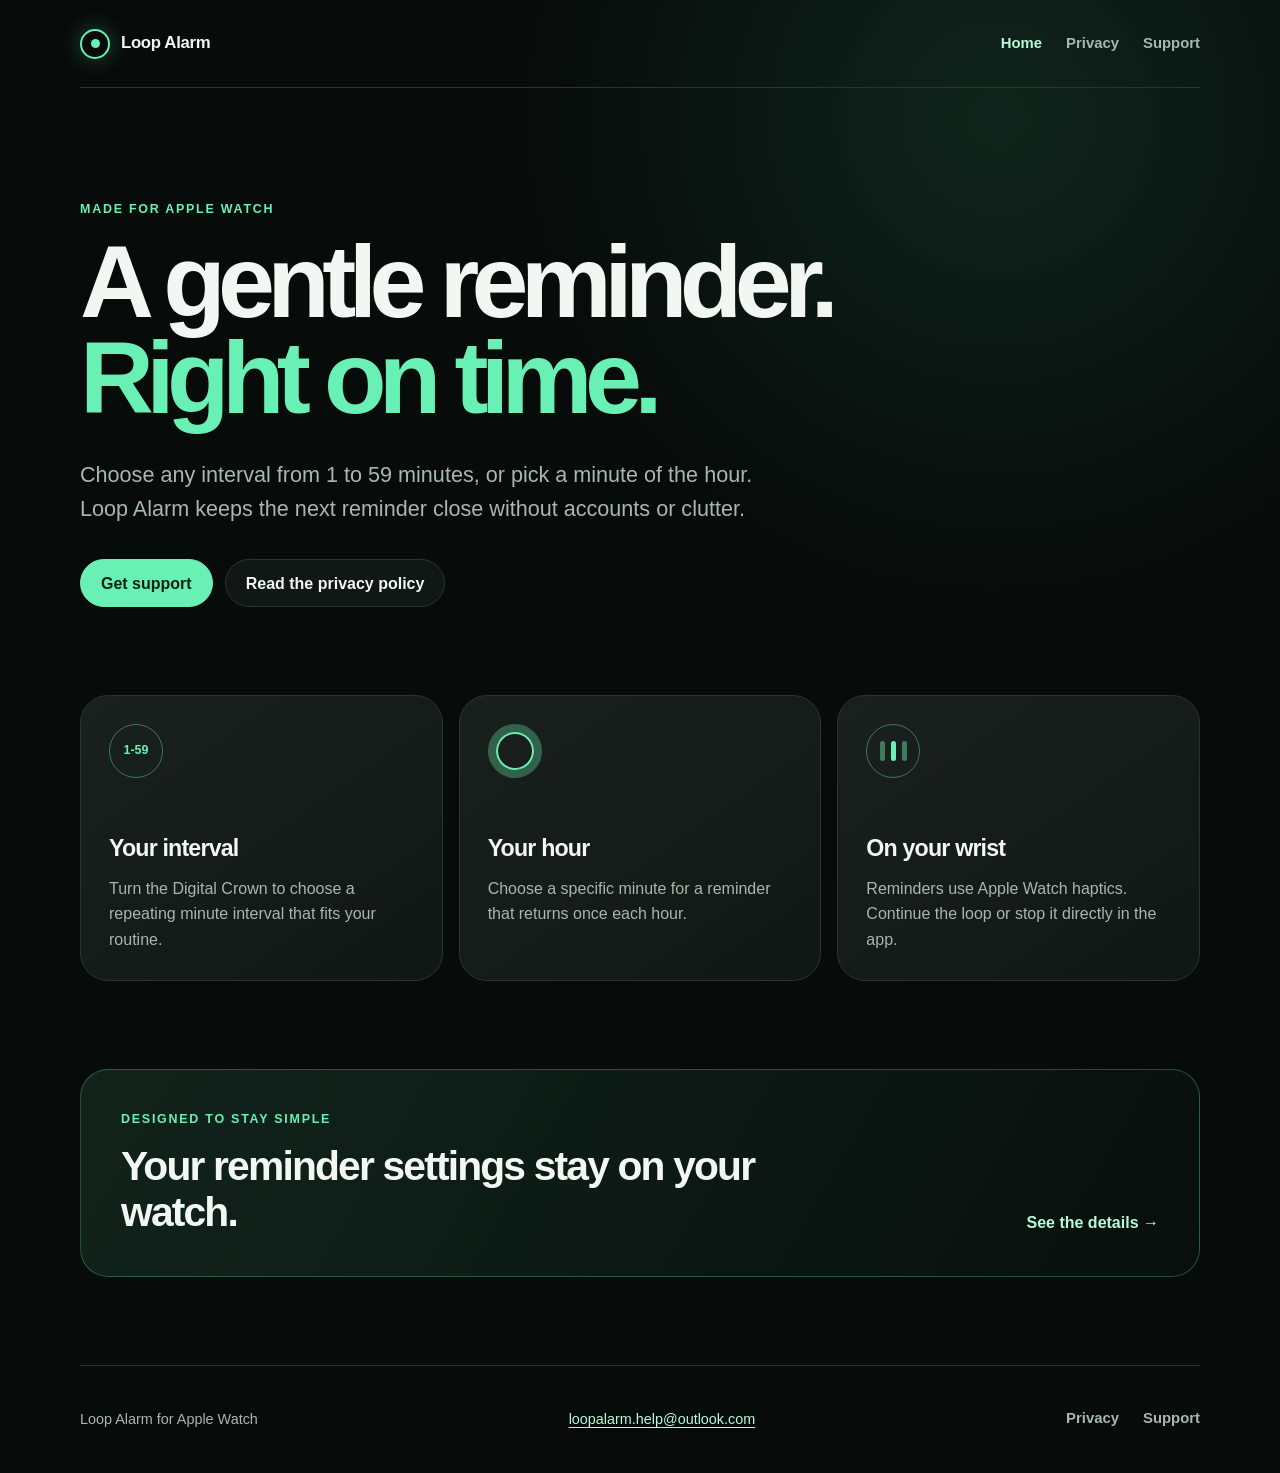
==== index.html @ ea57a0db "feat: publish Loop Alarm site" ====
<!doctype html>
<html lang="en">
<head>
  <meta charset="utf-8">
  <meta name="viewport" content="width=device-width, initial-scale=1">
  <meta name="description" content="Loop Alarm is a simple repeating reminder for Apple Watch.">
  <meta name="theme-color" content="#070b0a">
  <title>Loop Alarm - Apple Watch reminders</title>
  <link rel="canonical" href="https://jamesc0ry.github.io/loop-alarm-site/">
  <link rel="icon" href="favicon.svg" type="image/svg+xml">
  <link rel="stylesheet" href="styles.css">
</head>
<body>
  <a class="skip-link" href="#main-content">Skip to content</a>
  <header class="site-header">
    <a class="brand" href="./" aria-label="Loop Alarm home">
      <span class="brand-mark" aria-hidden="true"><span></span></span>
      <span>Loop Alarm</span>
    </a>
    <nav aria-label="Primary navigation">
      <a aria-current="page" href="./">Home</a>
      <a href="privacy/">Privacy</a>
      <a href="support/">Support</a>
    </nav>
  </header>

  <main id="main-content">
    <section class="hero" aria-labelledby="hero-title">
      <div class="eyebrow">Made for Apple Watch</div>
      <h1 id="hero-title">A gentle reminder.<br><span>Right on time.</span></h1>
      <p class="hero-copy">Choose any interval from 1 to 59 minutes, or pick a minute of the hour. Loop Alarm keeps the next reminder close without accounts or clutter.</p>
      <div class="hero-actions">
        <a class="button primary" href="support/">Get support</a>
        <a class="button secondary" href="privacy/">Read the privacy policy</a>
      </div>
    </section>

    <section class="feature-grid" aria-label="Loop Alarm features">
      <article class="feature-card">
        <div class="feature-icon" aria-hidden="true">1-59</div>
        <h2>Your interval</h2>
        <p>Turn the Digital Crown to choose a repeating minute interval that fits your routine.</p>
      </article>
      <article class="feature-card">
        <div class="feature-icon ring-icon" aria-hidden="true"></div>
        <h2>Your hour</h2>
        <p>Choose a specific minute for a reminder that returns once each hour.</p>
      </article>
      <article class="feature-card">
        <div class="feature-icon pulse-icon" aria-hidden="true"></div>
        <h2>On your wrist</h2>
        <p>Reminders use Apple Watch haptics. Continue the loop or stop it directly in the app.</p>
      </article>
    </section>

    <section class="privacy-callout" aria-labelledby="privacy-heading">
      <div>
        <p class="eyebrow">Designed to stay simple</p>
        <h2 id="privacy-heading">Your reminder settings stay on your watch.</h2>
      </div>
      <a class="text-link" href="privacy/">See the details <span aria-hidden="true">&#8594;</span></a>
    </section>
  </main>

  <footer>
    <p>Loop Alarm for Apple Watch</p>
    <p class="footer-contact"><a href="mailto:loopalarm.help@outlook.com">loopalarm.help@outlook.com</a></p>
    <nav aria-label="Footer navigation">
      <a href="privacy/">Privacy</a>
      <a href="support/">Support</a>
    </nav>
  </footer>
</body>
</html>
---- styles.css ----
:root {
  color-scheme: dark;
  --bg: #070b0a;
  --surface: #101714;
  --surface-raised: #16201c;
  --text: #f2f7f4;
  --muted: #a8b7af;
  --line: #29362f;
  --mint: #69f0b4;
  --mint-soft: #b4fbd9;
  --max-width: 1120px;
  --radius-large: 28px;
  --radius-medium: 18px;
}

* {
  box-sizing: border-box;
}

html {
  scroll-behavior: smooth;
}

body {
  margin: 0;
  background:
    radial-gradient(circle at 78% 8%, rgb(65 190 139 / 14%), transparent 30rem),
    var(--bg);
  color: var(--text);
  font-family: -apple-system, BlinkMacSystemFont, "SF Pro Text", "Segoe UI", sans-serif;
  line-height: 1.6;
}

a {
  color: inherit;
}

a:focus-visible {
  outline: 3px solid var(--mint);
  outline-offset: 4px;
  border-radius: 4px;
}

.skip-link {
  position: fixed;
  z-index: 10;
  top: 12px;
  left: 12px;
  padding: 10px 14px;
  border-radius: 10px;
  background: var(--text);
  color: var(--bg);
  transform: translateY(-160%);
  transition: transform 160ms ease;
}

.skip-link:focus {
  transform: translateY(0);
}

.site-header,
main,
footer {
  width: min(calc(100% - 40px), var(--max-width));
  margin-inline: auto;
}

.site-header {
  display: flex;
  align-items: center;
  justify-content: space-between;
  gap: 24px;
  min-height: 88px;
  border-bottom: 1px solid var(--line);
}

.brand {
  display: inline-flex;
  align-items: center;
  gap: 11px;
  color: var(--text);
  font-size: 1.05rem;
  font-weight: 700;
  letter-spacing: -0.02em;
  text-decoration: none;
}

.brand-mark {
  display: grid;
  width: 30px;
  aspect-ratio: 1;
  place-items: center;
  border: 2px solid var(--mint);
  border-radius: 50%;
  box-shadow: 0 0 22px rgb(105 240 180 / 28%);
}

.brand-mark span {
  width: 9px;
  aspect-ratio: 1;
  border-radius: 50%;
  background: var(--mint);
}

.site-header nav,
footer nav {
  display: flex;
  align-items: center;
  gap: 24px;
}

.site-header nav a,
footer nav a {
  color: var(--muted);
  font-size: 0.93rem;
  font-weight: 650;
  text-decoration: none;
}

.site-header nav a:hover,
.site-header nav a[aria-current="page"],
footer nav a:hover,
footer nav a[aria-current="page"] {
  color: var(--mint-soft);
}

.hero {
  max-width: 880px;
  padding: 112px 0 88px;
}

.eyebrow,
.status-label {
  margin: 0 0 14px;
  color: var(--mint);
  font-size: 0.78rem;
  font-weight: 760;
  letter-spacing: 0.14em;
  text-transform: uppercase;
}

.hero h1,
.document-header h1 {
  margin: 0;
  font-size: clamp(3.15rem, 8vw, 6.8rem);
  font-weight: 760;
  letter-spacing: -0.075em;
  line-height: 0.94;
}

.hero h1 span {
  color: var(--mint);
}

.hero-copy,
.lede {
  max-width: 680px;
  margin: 32px 0 0;
  color: var(--muted);
  font-size: clamp(1.12rem, 2vw, 1.35rem);
  line-height: 1.55;
}

.hero-actions {
  display: flex;
  flex-wrap: wrap;
  gap: 12px;
  margin-top: 34px;
}

.button {
  display: inline-flex;
  align-items: center;
  justify-content: center;
  min-height: 48px;
  padding: 0 20px;
  border: 1px solid var(--line);
  border-radius: 999px;
  font-weight: 720;
  text-decoration: none;
}

.button.primary {
  border-color: var(--mint);
  background: var(--mint);
  color: #062117;
}

.button.secondary {
  background: var(--surface);
  color: var(--text);
}

.button:hover {
  transform: translateY(-1px);
}

.feature-grid {
  display: grid;
  grid-template-columns: repeat(3, minmax(0, 1fr));
  gap: 16px;
  padding-bottom: 88px;
}

.feature-card {
  min-width: 0;
  min-height: 280px;
  padding: 28px;
  border: 1px solid var(--line);
  border-radius: var(--radius-large);
  background: linear-gradient(145deg, rgb(255 255 255 / 4%), transparent), var(--surface);
}

.feature-card h2 {
  margin: 52px 0 8px;
  font-size: 1.45rem;
  letter-spacing: -0.035em;
}

.feature-card p,
.support-footer-card p,
.contact-card p {
  margin: 0;
  color: var(--muted);
}

.feature-icon {
  display: grid;
  width: 54px;
  aspect-ratio: 1;
  place-items: center;
  border: 1px solid rgb(105 240 180 / 42%);
  border-radius: 50%;
  color: var(--mint);
  font-size: 0.78rem;
  font-weight: 800;
}

.ring-icon {
  border: 8px solid rgb(105 240 180 / 32%);
  box-shadow: inset 0 0 0 2px var(--mint);
}

.pulse-icon::before,
.pulse-icon::after {
  content: "";
  display: block;
  width: 5px;
  height: 20px;
  border-radius: 999px;
  background: var(--mint);
  box-shadow: 11px 0 0 rgb(105 240 180 / 45%), -11px 0 0 rgb(105 240 180 / 45%);
}

.pulse-icon::after {
  display: none;
}

.privacy-callout,
.support-footer-card {
  display: flex;
  align-items: end;
  justify-content: space-between;
  gap: 32px;
  margin-bottom: 88px;
  padding: 40px;
  border: 1px solid rgb(105 240 180 / 28%);
  border-radius: var(--radius-large);
  background: linear-gradient(120deg, rgb(105 240 180 / 11%), rgb(105 240 180 / 2%));
}

.privacy-callout h2,
.support-footer-card h2 {
  max-width: 700px;
  margin: 0;
  font-size: clamp(1.7rem, 4vw, 2.55rem);
  letter-spacing: -0.045em;
  line-height: 1.12;
}

.text-link {
  flex: 0 0 auto;
  color: var(--mint-soft);
  font-weight: 730;
  text-decoration: none;
}

footer {
  display: flex;
  align-items: center;
  justify-content: space-between;
  gap: 24px;
  min-height: 108px;
  border-top: 1px solid var(--line);
  color: var(--muted);
  font-size: 0.9rem;
}

.footer-contact {
  min-width: 0;
  margin: 0;
}

.footer-contact a {
  color: var(--mint-soft);
  overflow-wrap: anywhere;
  text-underline-offset: 3px;
}

.document-shell {
  padding: 88px 0;
}

.document-header {
  max-width: 850px;
  padding-bottom: 64px;
}

.document-header h1 {
  font-size: clamp(3.2rem, 8vw, 6rem);
}

.effective-date {
  margin: 22px 0 0;
  color: var(--mint-soft);
  font-weight: 650;
}

.document-grid {
  display: grid;
  grid-template-columns: minmax(180px, 0.72fr) minmax(0, 2.4fr);
  gap: clamp(44px, 8vw, 112px);
  align-items: start;
}

.contents {
  position: sticky;
  top: 24px;
  display: grid;
  gap: 9px;
  padding: 22px;
  border: 1px solid var(--line);
  border-radius: var(--radius-medium);
  background: var(--surface);
}

.contents p {
  margin: 0 0 4px;
  color: var(--text);
  font-size: 0.78rem;
  font-weight: 760;
  letter-spacing: 0.1em;
  text-transform: uppercase;
}

.contents a {
  color: var(--muted);
  font-size: 0.92rem;
  text-decoration: none;
}

.contents a:hover {
  color: var(--mint-soft);
}

.policy-content {
  min-width: 0;
}

.policy-content section {
  padding: 4px 0 38px;
  border-bottom: 1px solid var(--line);
  scroll-margin-top: 24px;
}

.policy-content section + section {
  padding-top: 38px;
}

.policy-content h2,
.faq > h2 {
  margin: 0 0 14px;
  font-size: clamp(1.55rem, 3vw, 2rem);
  letter-spacing: -0.035em;
  line-height: 1.2;
}

.policy-content p {
  margin: 0;
  color: #c6d1cb;
  font-size: 1.05rem;
}

.policy-content a {
  color: var(--mint-soft);
  text-underline-offset: 3px;
}

.support-shell {
  max-width: 900px;
}

.contact-card {
  display: grid;
  grid-template-columns: auto minmax(0, 1fr);
  gap: 20px;
  margin-bottom: 72px;
  padding: 28px;
  border: 1px solid rgb(105 240 180 / 28%);
  border-radius: var(--radius-medium);
  background: rgb(105 240 180 / 7%);
}

.status-dot {
  width: 12px;
  height: 12px;
  margin-top: 6px;
  border-radius: 50%;
  background: var(--mint);
  box-shadow: 0 0 18px rgb(105 240 180 / 48%);
}

.contact-card .status-label {
  margin-bottom: 5px;
  color: var(--mint);
}

.contact-card h2 {
  margin: 0 0 6px;
  font-size: 1.25rem;
  letter-spacing: -0.025em;
}

.contact-card h2 a {
  color: var(--mint-soft);
  overflow-wrap: anywhere;
  text-underline-offset: 4px;
}

.faq {
  margin-bottom: 72px;
}

.faq > h2 {
  margin-bottom: 28px;
  font-size: clamp(2rem, 5vw, 3.1rem);
}

.faq article {
  padding: 28px 0;
  border-top: 1px solid var(--line);
}

.faq article:last-child {
  border-bottom: 1px solid var(--line);
}

.faq h3 {
  margin: 0 0 8px;
  font-size: 1.2rem;
  letter-spacing: -0.02em;
}

.faq article p {
  margin: 0;
  color: var(--muted);
}

.support-footer-card {
  margin-bottom: 0;
}

.support-footer-card p:not(.eyebrow) {
  margin-top: 12px;
}

@media (max-width: 760px) {
  .site-header,
  main,
  footer {
    width: min(calc(100% - 28px), var(--max-width));
  }

  .site-header {
    align-items: flex-start;
    min-height: 0;
    padding: 20px 0 16px;
  }

  .site-header nav {
    gap: 14px;
  }

  .site-header nav a {
    font-size: 0.82rem;
  }

  .brand {
    gap: 8px;
    font-size: 0.95rem;
  }

  .brand-mark {
    width: 25px;
  }

  .hero {
    padding: 72px 0 60px;
  }

  .hero h1 {
    font-size: clamp(3rem, 15vw, 4.5rem);
  }

  .feature-grid {
    grid-template-columns: 1fr;
    padding-bottom: 60px;
  }

  .feature-card {
    min-height: 0;
  }

  .feature-card h2 {
    margin-top: 36px;
  }

  .privacy-callout,
  .support-footer-card {
    align-items: flex-start;
    flex-direction: column;
    margin-bottom: 60px;
    padding: 28px;
  }

  .document-shell {
    padding: 64px 0;
  }

  .document-header {
    padding-bottom: 48px;
  }

  .document-grid {
    grid-template-columns: 1fr;
    gap: 42px;
  }

  .contents {
    position: static;
    grid-template-columns: repeat(2, minmax(0, 1fr));
  }

  .contents p {
    grid-column: 1 / -1;
  }

  footer {
    align-items: flex-start;
    flex-direction: column;
    justify-content: center;
    padding: 26px 0;
  }

  footer p {
    margin: 0;
  }
}

@media (max-width: 430px) {
  .site-header {
    flex-direction: column;
    gap: 13px;
  }

  .site-header nav {
    width: 100%;
    justify-content: space-between;
  }

  .hero-actions .button {
    width: 100%;
  }

  .contact-card {
    grid-template-columns: 1fr;
  }

  .contents {
    grid-template-columns: 1fr;
  }
}

@media (prefers-reduced-motion: reduce) {
  html {
    scroll-behavior: auto;
  }

  *,
  *::before,
  *::after {
    transition-duration: 0.01ms !important;
  }
}
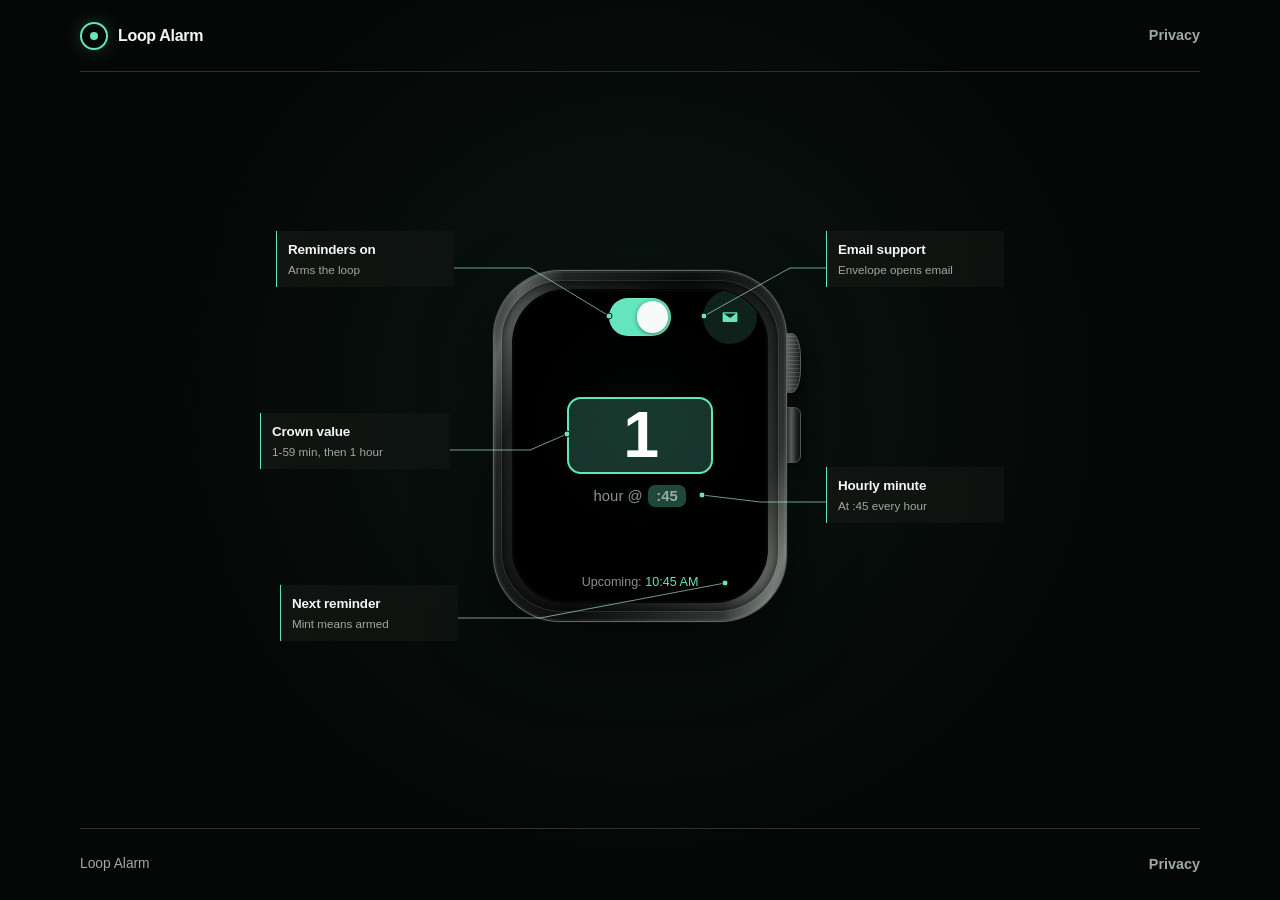
==== commit c1a1a43f: "Redesign homepage as annotated watch interface" ====
--- a/index.html
+++ b/index.html
@@ -3,8 +3,8 @@
 <head>
   <meta charset="utf-8">
   <meta name="viewport" content="width=device-width, initial-scale=1">
-  <meta name="description" content="Loop Alarm is a simple repeating reminder for Apple Watch.">
-  <meta name="theme-color" content="#070b0a">
+  <meta name="description" content="See the Loop Alarm reminder controls for Apple Watch.">
+  <meta name="theme-color" content="#050706">
   <title>Loop Alarm - Apple Watch reminders</title>
   <link rel="canonical" href="https://jamesc0ry.github.io/loop-alarm-site/">
   <link rel="icon" href="favicon.svg" type="image/svg+xml">
@@ -18,56 +18,96 @@
       <span>Loop Alarm</span>
     </a>
     <nav aria-label="Primary navigation">
-      <a aria-current="page" href="./">Home</a>
       <a href="privacy/">Privacy</a>
-      <a href="support/">Support</a>
     </nav>
   </header>
 
-  <main id="main-content">
-    <section class="hero" aria-labelledby="hero-title">
-      <div class="eyebrow">Made for Apple Watch</div>
-      <h1 id="hero-title">A gentle reminder.<br><span>Right on time.</span></h1>
-      <p class="hero-copy">Choose any interval from 1 to 59 minutes, or pick a minute of the hour. Loop Alarm keeps the next reminder close without accounts or clutter.</p>
-      <div class="hero-actions">
-        <a class="button primary" href="support/">Get support</a>
-        <a class="button secondary" href="privacy/">Read the privacy policy</a>
+  <main id="main-content" class="app-showcase">
+    <h1 class="visually-hidden">Loop Alarm reminder controls on Apple Watch</h1>
+    <figure class="watch-figure" aria-describedby="watch-caption">
+      <div class="watch-stage">
+        <svg class="connectors connectors-wide" viewBox="0 0 760 540" aria-hidden="true" focusable="false">
+          <path d="M194 88 H270 L349 136"></path>
+          <path d="M566 88 H530 L444 136"></path>
+          <path d="M190 270 H270 L307 254"></path>
+          <path d="M566 322 H500 L442 315"></path>
+          <path d="M198 438 H280 L465 403"></path>
+          <circle cx="349" cy="136" r="3"></circle>
+          <circle cx="444" cy="136" r="3"></circle>
+          <circle cx="307" cy="254" r="3"></circle>
+          <circle cx="442" cy="315" r="3"></circle>
+          <circle cx="465" cy="403" r="3"></circle>
+        </svg>
+        <svg class="connectors connectors-compact" viewBox="0 0 360 660" aria-hidden="true" focusable="false">
+          <path d="M86 82 L138 116 L155 197"></path>
+          <path d="M274 82 L272 120 L231 197"></path>
+          <path d="M60 480 L42 455 V291 H122"></path>
+          <path d="M180 480 V420 L230 338"></path>
+          <path d="M300 480 L318 455 V411 H248"></path>
+          <circle cx="155" cy="197" r="3"></circle>
+          <circle cx="231" cy="197" r="3"></circle>
+          <circle cx="122" cy="291" r="3"></circle>
+          <circle cx="230" cy="338" r="3"></circle>
+          <circle cx="248" cy="411" r="3"></circle>
+        </svg>
+
+        <ol class="annotations" aria-label="Interface annotations">
+          <li class="annotation annotation-toggle">
+            <strong>Reminders on</strong>
+            <span>Arms the loop</span>
+          </li>
+          <li class="annotation annotation-support">
+            <strong>Email support</strong>
+            <span>Envelope opens email</span>
+          </li>
+          <li class="annotation annotation-interval">
+            <strong>Crown value</strong>
+            <span>1-59 min, then 1 hour</span>
+          </li>
+          <li class="annotation annotation-hourly">
+            <strong>Hourly minute</strong>
+            <span>At :45 every hour</span>
+          </li>
+          <li class="annotation annotation-upcoming">
+            <strong>Next reminder</strong>
+            <span>Mint means armed</span>
+          </li>
+        </ol>
+
+        <div class="watch-wrap">
+          <div class="watch-hardware">
+            <span class="digital-crown" aria-hidden="true"></span>
+            <span class="side-button" aria-hidden="true"></span>
+            <div class="watch-case">
+              <div class="watch-screen">
+                <span class="screen-toggle" aria-hidden="true"><span></span></span>
+                <a class="support-envelope" href="mailto:loopalarm.help@outlook.com" aria-label="Email Loop Alarm support at loopalarm.help@outlook.com">
+                  <svg viewBox="0 0 24 24" aria-hidden="true" focusable="false">
+                    <path d="M3.4 5.5h17.2c.7 0 1.2.5 1.2 1.2v10.6c0 .7-.5 1.2-1.2 1.2H3.4c-.7 0-1.2-.5-1.2-1.2V6.7c0-.7.5-1.2 1.2-1.2Zm.5 1.8 7.2 5.5c.5.4 1.3.4 1.8 0l7.2-5.5H3.9Z"></path>
+                  </svg>
+                </a>
+                <div class="interval-dial" aria-hidden="true">1</div>
+                <div class="hourly-unit" aria-hidden="true">
+                  <span>hour @</span>
+                  <span class="hourly-minute">:45</span>
+                </div>
+                <div class="upcoming-status" aria-hidden="true">
+                  <span>Upcoming:</span>
+                  <strong>10:45 AM</strong>
+                </div>
+              </div>
+            </div>
+          </div>
+        </div>
       </div>
-    </section>
-
-    <section class="feature-grid" aria-label="Loop Alarm features">
-      <article class="feature-card">
-        <div class="feature-icon" aria-hidden="true">1-59</div>
-        <h2>Your interval</h2>
-        <p>Turn the Digital Crown to choose a repeating minute interval that fits your routine.</p>
-      </article>
-      <article class="feature-card">
-        <div class="feature-icon ring-icon" aria-hidden="true"></div>
-        <h2>Your hour</h2>
-        <p>Choose a specific minute for a reminder that returns once each hour.</p>
-      </article>
-      <article class="feature-card">
-        <div class="feature-icon pulse-icon" aria-hidden="true"></div>
-        <h2>On your wrist</h2>
-        <p>Reminders use Apple Watch haptics. Continue the loop or stop it directly in the app.</p>
-      </article>
-    </section>
-
-    <section class="privacy-callout" aria-labelledby="privacy-heading">
-      <div>
-        <p class="eyebrow">Designed to stay simple</p>
-        <h2 id="privacy-heading">Your reminder settings stay on your watch.</h2>
-      </div>
-      <a class="text-link" href="privacy/">See the details <span aria-hidden="true">&#8594;</span></a>
-    </section>
+      <figcaption id="watch-caption" class="visually-hidden">A static rendering of Loop Alarm in hourly mode. Reminders are on, the interval dial is focused at one hour, the hourly minute is 45, and the next reminder is armed for 10:45 AM. Only the support envelope is interactive.</figcaption>
+    </figure>
   </main>
 
   <footer>
-    <p>Loop Alarm for Apple Watch</p>
-    <p class="footer-contact"><a href="mailto:loopalarm.help@outlook.com">loopalarm.help@outlook.com</a></p>
+    <p>Loop Alarm</p>
     <nav aria-label="Footer navigation">
       <a href="privacy/">Privacy</a>
-      <a href="support/">Support</a>
     </nav>
   </footer>
 </body>
--- a/styles.css
+++ b/styles.css
@@ -1,15 +1,13 @@
 :root {
   color-scheme: dark;
-  --bg: #070b0a;
-  --surface: #101714;
-  --surface-raised: #16201c;
-  --text: #f2f7f4;
-  --muted: #a8b7af;
-  --line: #29362f;
-  --mint: #69f0b4;
-  --mint-soft: #b4fbd9;
+  --bg: #050706;
+  --surface: #101512;
+  --text: #f5f7f6;
+  --muted: #9da9a3;
+  --line: #29322d;
+  --mint: #63e6be;
+  --mint-soft: #b3f6dd;
   --max-width: 1120px;
-  --radius-large: 28px;
   --radius-medium: 18px;
 }
 
@@ -22,13 +20,16 @@
 }
 
 body {
+  display: grid;
+  grid-template-rows: auto 1fr auto;
+  min-height: 100vh;
   margin: 0;
   background:
-    radial-gradient(circle at 78% 8%, rgb(65 190 139 / 14%), transparent 30rem),
+    radial-gradient(circle at 50% 44%, rgb(45 156 119 / 10%), transparent 29rem),
     var(--bg);
   color: var(--text);
   font-family: -apple-system, BlinkMacSystemFont, "SF Pro Text", "Segoe UI", sans-serif;
-  line-height: 1.6;
+  line-height: 1.5;
 }
 
 a {
@@ -38,12 +39,24 @@
 a:focus-visible {
   outline: 3px solid var(--mint);
   outline-offset: 4px;
-  border-radius: 4px;
+  border-radius: 5px;
+}
+
+.visually-hidden {
+  position: absolute !important;
+  width: 1px !important;
+  height: 1px !important;
+  padding: 0 !important;
+  margin: -1px !important;
+  overflow: hidden !important;
+  clip: rect(0, 0, 0, 0) !important;
+  white-space: nowrap !important;
+  border: 0 !important;
 }
 
 .skip-link {
   position: fixed;
-  z-index: 10;
+  z-index: 20;
   top: 12px;
   left: 12px;
   padding: 10px 14px;
@@ -70,16 +83,16 @@
   align-items: center;
   justify-content: space-between;
   gap: 24px;
-  min-height: 88px;
+  min-height: 72px;
   border-bottom: 1px solid var(--line);
 }
 
 .brand {
   display: inline-flex;
   align-items: center;
-  gap: 11px;
+  gap: 10px;
   color: var(--text);
-  font-size: 1.05rem;
+  font-size: 1rem;
   font-weight: 700;
   letter-spacing: -0.02em;
   text-decoration: none;
@@ -87,16 +100,16 @@
 
 .brand-mark {
   display: grid;
-  width: 30px;
+  width: 28px;
   aspect-ratio: 1;
   place-items: center;
   border: 2px solid var(--mint);
   border-radius: 50%;
-  box-shadow: 0 0 22px rgb(105 240 180 / 28%);
+  box-shadow: 0 0 18px rgb(99 230 190 / 22%);
 }
 
 .brand-mark span {
-  width: 9px;
+  width: 8px;
   aspect-ratio: 1;
   border-radius: 50%;
   background: var(--mint);
@@ -112,7 +125,7 @@
 .site-header nav a,
 footer nav a {
   color: var(--muted);
-  font-size: 0.93rem;
+  font-size: 0.9rem;
   font-weight: 650;
   text-decoration: none;
 }
@@ -124,13 +137,340 @@
   color: var(--mint-soft);
 }
 
-.hero {
-  max-width: 880px;
-  padding: 112px 0 88px;
-}
-
-.eyebrow,
-.status-label {
+.app-showcase {
+  display: grid;
+  min-height: 580px;
+  place-items: center;
+  padding-block: 18px;
+}
+
+.watch-figure {
+  width: 100%;
+  margin: 0;
+}
+
+.watch-stage {
+  position: relative;
+  width: min(100%, 760px);
+  height: 540px;
+  margin-inline: auto;
+}
+
+.connectors {
+  position: absolute;
+  z-index: 3;
+  inset: 0;
+  width: 100%;
+  height: 100%;
+  overflow: visible;
+  pointer-events: none;
+}
+
+.connectors path {
+  fill: none;
+  stroke: rgb(179 246 221 / 62%);
+  stroke-width: 1;
+  vector-effect: non-scaling-stroke;
+}
+
+.connectors circle {
+  fill: var(--mint);
+  stroke: #06100c;
+  stroke-width: 1;
+  vector-effect: non-scaling-stroke;
+}
+
+.connectors-compact {
+  display: none;
+}
+
+.annotations {
+  position: absolute;
+  z-index: 4;
+  inset: 0;
+  margin: 0;
+  padding: 0;
+  list-style: none;
+  pointer-events: none;
+}
+
+.annotation {
+  position: absolute;
+  width: 178px;
+  min-width: 0;
+  padding: 9px 11px;
+  border-left: 1px solid var(--mint);
+  background: linear-gradient(90deg, rgb(16 21 18 / 98%), rgb(16 21 18 / 68%));
+}
+
+.annotation strong,
+.annotation span {
+  display: block;
+}
+
+.annotation strong {
+  color: var(--text);
+  font-size: 0.84rem;
+  font-weight: 710;
+  letter-spacing: -0.012em;
+}
+
+.annotation span {
+  margin-top: 2px;
+  color: var(--muted);
+  font-size: 0.73rem;
+  line-height: 1.35;
+}
+
+.annotation-toggle {
+  top: 51px;
+  left: 16px;
+}
+
+.annotation-support {
+  top: 51px;
+  right: 16px;
+}
+
+.annotation-interval {
+  top: 233px;
+  left: 0;
+  width: 190px;
+}
+
+.annotation-hourly {
+  top: 287px;
+  right: 16px;
+}
+
+.annotation-upcoming {
+  top: 405px;
+  left: 20px;
+}
+
+.watch-wrap {
+  position: absolute;
+  z-index: 2;
+  top: 90px;
+  left: 50%;
+  width: 294px;
+  aspect-ratio: 235 / 281;
+  transform: translateX(-50%);
+}
+
+.watch-hardware,
+.watch-case {
+  position: absolute;
+  inset: 0;
+}
+
+.watch-case {
+  container-type: inline-size;
+  border: 1px solid #606662;
+  border-radius: 23% / 19%;
+  background:
+    linear-gradient(110deg, #141816 0%, #5d625f 8%, #202422 17%, #0b0d0c 48%, #303532 84%, #777d79 94%, #181b19 100%);
+  box-shadow:
+    0 30px 65px rgb(0 0 0 / 55%),
+    0 0 0 1px rgb(255 255 255 / 6%),
+    inset 0 0 0 2px rgb(255 255 255 / 5%);
+}
+
+.watch-case::after {
+  position: absolute;
+  z-index: 1;
+  inset: 2.5%;
+  border: 1px solid rgb(255 255 255 / 9%);
+  border-radius: 22% / 18%;
+  box-shadow: inset 0 0 12px rgb(0 0 0 / 90%);
+  content: "";
+  pointer-events: none;
+}
+
+.digital-crown,
+.side-button {
+  position: absolute;
+  z-index: -1;
+  right: -4.6%;
+  border: 1px solid #666d69;
+  background: linear-gradient(90deg, #171a18, #777e7a 42%, #2d312f 74%, #111311);
+  box-shadow: 4px 6px 12px rgb(0 0 0 / 45%);
+}
+
+.digital-crown {
+  top: 18%;
+  width: 8%;
+  height: 17%;
+  border-radius: 40%;
+  background:
+    repeating-linear-gradient(0deg, transparent 0 3px, rgb(255 255 255 / 16%) 3px 4px),
+    linear-gradient(90deg, #191c1a, #737a76 48%, #202321);
+}
+
+.side-button {
+  top: 39%;
+  width: 5.5%;
+  height: 16%;
+  border-radius: 0 7px 7px 0;
+}
+
+.watch-screen {
+  position: absolute;
+  z-index: 2;
+  top: 5.34%;
+  left: 6.38%;
+  width: 87.24%;
+  height: 89.32%;
+  overflow: hidden;
+  border-radius: 21% / 17%;
+  background:
+    radial-gradient(circle at 50% 42%, rgb(99 230 190 / 3%), transparent 50%),
+    #000;
+  box-shadow:
+    0 0 0 1px #020302,
+    inset 0 0 0 1px rgb(255 255 255 / 4%);
+  color: #f7f7f7;
+  font-family: -apple-system, BlinkMacSystemFont, "SF Pro Rounded", "SF Compact Rounded", "SF Pro Display", sans-serif;
+}
+
+.screen-toggle {
+  position: absolute;
+  top: 2.79%;
+  left: 37.8%;
+  width: 24.39%;
+  height: 11.95%;
+  border-radius: 999px;
+  background: var(--mint);
+  box-shadow: inset 0 0 0 1px rgb(255 255 255 / 10%);
+}
+
+.screen-toggle span {
+  position: absolute;
+  top: 8%;
+  right: 5%;
+  height: 84%;
+  aspect-ratio: 1;
+  border-radius: 50%;
+  background: #f8faf9;
+  box-shadow: 0 1px 4px rgb(0 0 0 / 44%);
+}
+
+.support-envelope {
+  position: absolute;
+  top: 0;
+  left: 74.63%;
+  display: grid;
+  width: 21.46%;
+  aspect-ratio: 1;
+  place-items: center;
+  border-radius: 50%;
+  background: rgb(99 230 190 / 14%);
+  color: var(--mint);
+}
+
+.support-envelope:hover {
+  background: rgb(99 230 190 / 22%);
+}
+
+.support-envelope:focus-visible {
+  outline-width: 2px;
+  outline-offset: -2px;
+  border-radius: 50%;
+}
+
+.support-envelope svg {
+  width: 33%;
+  fill: currentColor;
+}
+
+.interval-dial {
+  position: absolute;
+  top: 34.26%;
+  left: 21.46%;
+  display: grid;
+  width: 57.07%;
+  height: 24.7%;
+  place-items: center;
+  border: 2px solid var(--mint);
+  border-radius: 14px;
+  background: rgb(99 230 190 / 22%);
+  color: #fff;
+  font-size: 22.1cqw;
+  font-weight: 600;
+  font-variant-numeric: tabular-nums;
+  letter-spacing: -0.04em;
+  line-height: 1;
+}
+
+.hourly-unit {
+  position: absolute;
+  top: 61.35%;
+  left: 0;
+  display: flex;
+  width: 100%;
+  height: 9.56%;
+  align-items: center;
+  justify-content: center;
+  gap: 1.7cqw;
+  color: rgb(235 235 245 / 60%);
+  font-size: 5.1cqw;
+  line-height: 1;
+}
+
+.hourly-minute {
+  padding: 1.28cqw 2.98cqw;
+  border-radius: 7px;
+  background: rgb(99 230 190 / 30%);
+  font-weight: 600;
+  font-variant-numeric: tabular-nums;
+}
+
+.upcoming-status {
+  position: absolute;
+  top: 88.84%;
+  left: 0;
+  display: flex;
+  width: 100%;
+  height: 10.36%;
+  align-items: center;
+  justify-content: center;
+  gap: 1.28cqw;
+  color: rgb(235 235 245 / 60%);
+  font-size: 4.3cqw;
+  line-height: 1.1;
+}
+
+.upcoming-status strong {
+  color: var(--mint);
+  font-weight: 500;
+  font-variant-numeric: tabular-nums;
+}
+
+footer {
+  display: flex;
+  align-items: center;
+  justify-content: space-between;
+  gap: 24px;
+  min-height: 72px;
+  border-top: 1px solid var(--line);
+  color: var(--muted);
+  font-size: 0.86rem;
+}
+
+footer p {
+  margin: 0;
+}
+
+.document-shell {
+  padding: 80px 0;
+}
+
+.document-header {
+  max-width: 850px;
+  padding-bottom: 60px;
+}
+
+.eyebrow {
   margin: 0 0 14px;
   color: var(--mint);
   font-size: 0.78rem;
@@ -139,191 +479,26 @@
   text-transform: uppercase;
 }
 
-.hero h1,
 .document-header h1 {
   margin: 0;
-  font-size: clamp(3.15rem, 8vw, 6.8rem);
+  font-size: clamp(3.2rem, 8vw, 6rem);
   font-weight: 760;
-  letter-spacing: -0.075em;
-  line-height: 0.94;
-}
-
-.hero h1 span {
-  color: var(--mint);
-}
-
-.hero-copy,
-.lede {
-  max-width: 680px;
-  margin: 32px 0 0;
-  color: var(--muted);
-  font-size: clamp(1.12rem, 2vw, 1.35rem);
-  line-height: 1.55;
-}
-
-.hero-actions {
-  display: flex;
-  flex-wrap: wrap;
-  gap: 12px;
-  margin-top: 34px;
-}
-
-.button {
-  display: inline-flex;
-  align-items: center;
-  justify-content: center;
-  min-height: 48px;
-  padding: 0 20px;
-  border: 1px solid var(--line);
-  border-radius: 999px;
-  font-weight: 720;
-  text-decoration: none;
-}
-
-.button.primary {
-  border-color: var(--mint);
-  background: var(--mint);
-  color: #062117;
-}
-
-.button.secondary {
-  background: var(--surface);
-  color: var(--text);
-}
-
-.button:hover {
-  transform: translateY(-1px);
-}
-
-.feature-grid {
-  display: grid;
-  grid-template-columns: repeat(3, minmax(0, 1fr));
-  gap: 16px;
-  padding-bottom: 88px;
-}
-
-.feature-card {
-  min-width: 0;
-  min-height: 280px;
-  padding: 28px;
-  border: 1px solid var(--line);
-  border-radius: var(--radius-large);
-  background: linear-gradient(145deg, rgb(255 255 255 / 4%), transparent), var(--surface);
-}
-
-.feature-card h2 {
-  margin: 52px 0 8px;
-  font-size: 1.45rem;
-  letter-spacing: -0.035em;
-}
-
-.feature-card p,
-.support-footer-card p,
-.contact-card p {
-  margin: 0;
-  color: var(--muted);
-}
-
-.feature-icon {
-  display: grid;
-  width: 54px;
-  aspect-ratio: 1;
-  place-items: center;
-  border: 1px solid rgb(105 240 180 / 42%);
-  border-radius: 50%;
-  color: var(--mint);
-  font-size: 0.78rem;
-  font-weight: 800;
-}
-
-.ring-icon {
-  border: 8px solid rgb(105 240 180 / 32%);
-  box-shadow: inset 0 0 0 2px var(--mint);
-}
-
-.pulse-icon::before,
-.pulse-icon::after {
-  content: "";
-  display: block;
-  width: 5px;
-  height: 20px;
-  border-radius: 999px;
-  background: var(--mint);
-  box-shadow: 11px 0 0 rgb(105 240 180 / 45%), -11px 0 0 rgb(105 240 180 / 45%);
-}
-
-.pulse-icon::after {
-  display: none;
-}
-
-.privacy-callout,
-.support-footer-card {
-  display: flex;
-  align-items: end;
-  justify-content: space-between;
-  gap: 32px;
-  margin-bottom: 88px;
-  padding: 40px;
-  border: 1px solid rgb(105 240 180 / 28%);
-  border-radius: var(--radius-large);
-  background: linear-gradient(120deg, rgb(105 240 180 / 11%), rgb(105 240 180 / 2%));
-}
-
-.privacy-callout h2,
-.support-footer-card h2 {
-  max-width: 700px;
-  margin: 0;
-  font-size: clamp(1.7rem, 4vw, 2.55rem);
-  letter-spacing: -0.045em;
-  line-height: 1.12;
-}
-
-.text-link {
-  flex: 0 0 auto;
-  color: var(--mint-soft);
-  font-weight: 730;
-  text-decoration: none;
-}
-
-footer {
-  display: flex;
-  align-items: center;
-  justify-content: space-between;
-  gap: 24px;
-  min-height: 108px;
-  border-top: 1px solid var(--line);
-  color: var(--muted);
-  font-size: 0.9rem;
-}
-
-.footer-contact {
-  min-width: 0;
-  margin: 0;
-}
-
-.footer-contact a {
-  color: var(--mint-soft);
-  overflow-wrap: anywhere;
-  text-underline-offset: 3px;
-}
-
-.document-shell {
-  padding: 88px 0;
-}
-
-.document-header {
-  max-width: 850px;
-  padding-bottom: 64px;
-}
-
-.document-header h1 {
-  font-size: clamp(3.2rem, 8vw, 6rem);
+  letter-spacing: -0.07em;
+  line-height: 0.96;
 }
 
 .effective-date {
   margin: 22px 0 0;
   color: var(--mint-soft);
   font-weight: 650;
+}
+
+.lede {
+  max-width: 680px;
+  margin: 28px 0 0;
+  color: var(--muted);
+  font-size: clamp(1.08rem, 2vw, 1.3rem);
+  line-height: 1.55;
 }
 
 .document-grid {
@@ -377,8 +552,7 @@
   padding-top: 38px;
 }
 
-.policy-content h2,
-.faq > h2 {
+.policy-content h2 {
   margin: 0 0 14px;
   font-size: clamp(1.55rem, 3vw, 2rem);
   letter-spacing: -0.035em;
@@ -393,144 +567,83 @@
 
 .policy-content a {
   color: var(--mint-soft);
+  overflow-wrap: anywhere;
   text-underline-offset: 3px;
 }
 
-.support-shell {
-  max-width: 900px;
-}
-
-.contact-card {
-  display: grid;
-  grid-template-columns: auto minmax(0, 1fr);
-  gap: 20px;
-  margin-bottom: 72px;
-  padding: 28px;
-  border: 1px solid rgb(105 240 180 / 28%);
-  border-radius: var(--radius-medium);
-  background: rgb(105 240 180 / 7%);
-}
-
-.status-dot {
-  width: 12px;
-  height: 12px;
-  margin-top: 6px;
-  border-radius: 50%;
-  background: var(--mint);
-  box-shadow: 0 0 18px rgb(105 240 180 / 48%);
-}
-
-.contact-card .status-label {
-  margin-bottom: 5px;
-  color: var(--mint);
-}
-
-.contact-card h2 {
-  margin: 0 0 6px;
-  font-size: 1.25rem;
-  letter-spacing: -0.025em;
-}
-
-.contact-card h2 a {
-  color: var(--mint-soft);
-  overflow-wrap: anywhere;
-  text-underline-offset: 4px;
-}
-
-.faq {
-  margin-bottom: 72px;
-}
-
-.faq > h2 {
-  margin-bottom: 28px;
-  font-size: clamp(2rem, 5vw, 3.1rem);
-}
-
-.faq article {
-  padding: 28px 0;
-  border-top: 1px solid var(--line);
-}
-
-.faq article:last-child {
-  border-bottom: 1px solid var(--line);
-}
-
-.faq h3 {
-  margin: 0 0 8px;
-  font-size: 1.2rem;
-  letter-spacing: -0.02em;
-}
-
-.faq article p {
-  margin: 0;
-  color: var(--muted);
-}
-
-.support-footer-card {
-  margin-bottom: 0;
-}
-
-.support-footer-card p:not(.eyebrow) {
-  margin-top: 12px;
-}
-
-@media (max-width: 760px) {
+@media (max-width: 959px) {
   .site-header,
   main,
   footer {
     width: min(calc(100% - 28px), var(--max-width));
   }
 
-  .site-header {
-    align-items: flex-start;
+  .app-showcase {
     min-height: 0;
-    padding: 20px 0 16px;
-  }
-
-  .site-header nav {
-    gap: 14px;
-  }
-
-  .site-header nav a {
-    font-size: 0.82rem;
-  }
-
-  .brand {
-    gap: 8px;
-    font-size: 0.95rem;
-  }
-
-  .brand-mark {
-    width: 25px;
-  }
-
-  .hero {
-    padding: 72px 0 60px;
-  }
-
-  .hero h1 {
-    font-size: clamp(3rem, 15vw, 4.5rem);
-  }
-
-  .feature-grid {
-    grid-template-columns: 1fr;
-    padding-bottom: 60px;
-  }
-
-  .feature-card {
-    min-height: 0;
-  }
-
-  .feature-card h2 {
-    margin-top: 36px;
-  }
-
-  .privacy-callout,
-  .support-footer-card {
-    align-items: flex-start;
-    flex-direction: column;
-    margin-bottom: 60px;
-    padding: 28px;
+    padding-block: 24px;
+  }
+
+  .watch-stage {
+    width: min(100%, 430px);
+    height: auto;
+    aspect-ratio: 360 / 660;
+  }
+
+  .connectors-wide {
+    display: none;
+  }
+
+  .connectors-compact {
+    display: block;
+  }
+
+  .watch-wrap {
+    top: 24.24%;
+    width: 65.28%;
+  }
+
+  .annotation {
+    width: 41.67%;
+    padding: 7px 8px;
+  }
+
+  .annotation strong {
+    font-size: clamp(0.72rem, 3.5vw, 0.82rem);
+  }
+
+  .annotation span {
+    font-size: clamp(0.63rem, 3vw, 0.73rem);
+  }
+
+  .annotation-toggle {
+    top: 2.73%;
+    left: 2.78%;
+  }
+
+  .annotation-support {
+    top: 2.73%;
+    right: 2.78%;
+  }
+
+  .annotation-interval,
+  .annotation-hourly,
+  .annotation-upcoming {
+    top: 74.24%;
+    width: 30%;
+  }
+
+  .annotation-interval {
+    left: 1.67%;
+  }
+
+  .annotation-hourly {
+    right: auto;
+    left: 35%;
+  }
+
+  .annotation-upcoming {
+    right: 1.67%;
+    left: auto;
   }
 
   .document-shell {
@@ -554,36 +667,32 @@
   .contents p {
     grid-column: 1 / -1;
   }
-
-  footer {
-    align-items: flex-start;
-    flex-direction: column;
-    justify-content: center;
-    padding: 26px 0;
-  }
-
-  footer p {
-    margin: 0;
-  }
 }
 
 @media (max-width: 430px) {
   .site-header {
-    flex-direction: column;
-    gap: 13px;
+    min-height: 64px;
   }
 
   .site-header nav {
-    width: 100%;
-    justify-content: space-between;
-  }
-
-  .hero-actions .button {
-    width: 100%;
-  }
-
-  .contact-card {
-    grid-template-columns: 1fr;
+    gap: 16px;
+  }
+
+  .brand {
+    gap: 8px;
+    font-size: 0.94rem;
+  }
+
+  .brand-mark {
+    width: 25px;
+  }
+
+  .annotation span {
+    line-height: 1.28;
+  }
+
+  footer {
+    min-height: 64px;
   }
 
   .contents {
@@ -602,3 +711,15 @@
     transition-duration: 0.01ms !important;
   }
 }
+
+@media (forced-colors: active) {
+  .watch-case,
+  .watch-screen,
+  .annotation {
+    border: 1px solid CanvasText;
+  }
+
+  .connectors path {
+    stroke: CanvasText;
+  }
+}
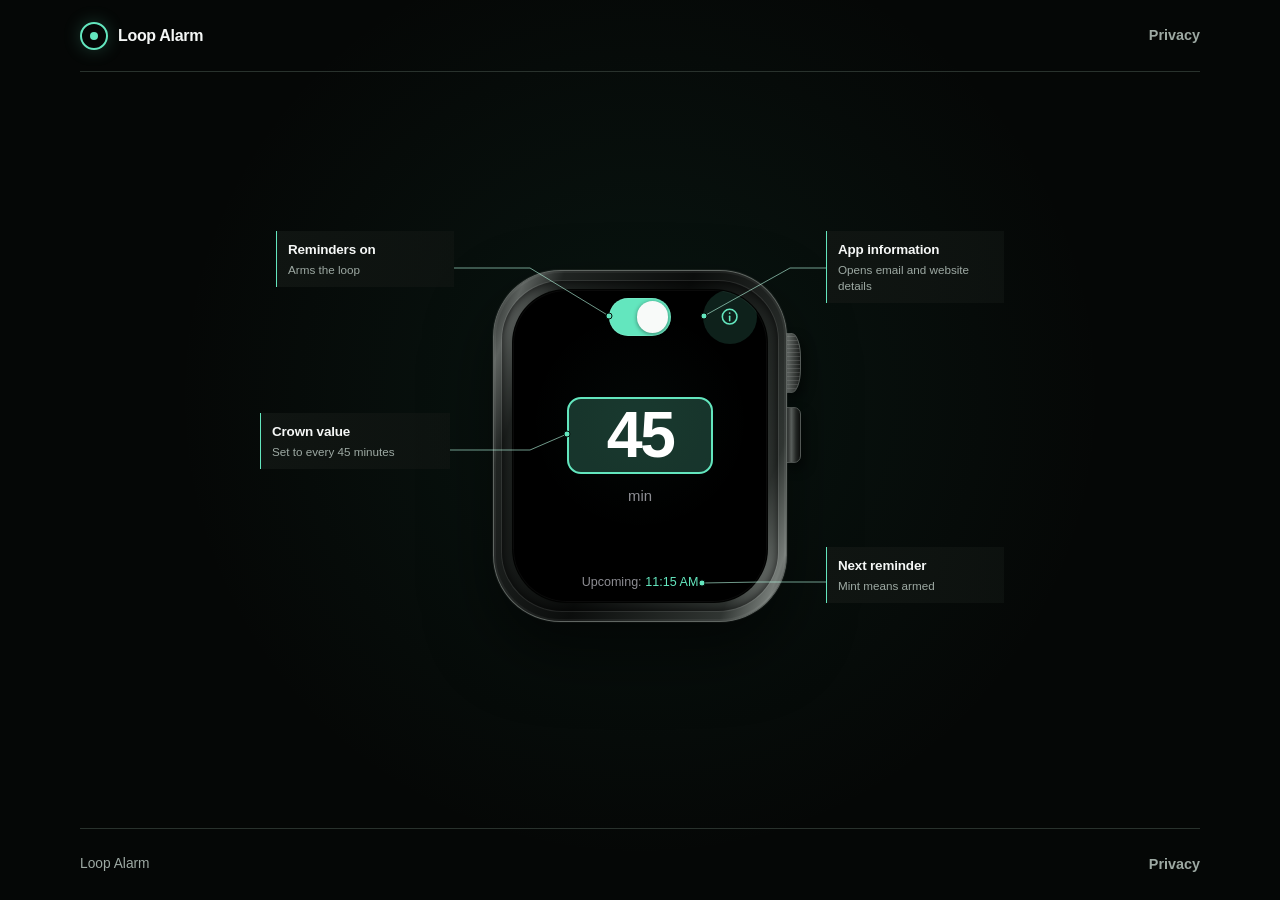
==== commit 81f022fe: "feat: show 45-minute reminder info state" ====
--- a/index.html
+++ b/index.html
@@ -3,7 +3,7 @@
 <head>
   <meta charset="utf-8">
   <meta name="viewport" content="width=device-width, initial-scale=1">
-  <meta name="description" content="See the Loop Alarm reminder controls for Apple Watch.">
+  <meta name="description" content="See Loop Alarm set to remind every 45 minutes and view its app information screen on Apple Watch.">
   <meta name="theme-color" content="#050706">
   <title>Loop Alarm - Apple Watch reminders</title>
   <link rel="canonical" href="https://jamesc0ry.github.io/loop-alarm-site/">
@@ -23,31 +23,27 @@
   </header>
 
   <main id="main-content" class="app-showcase">
-    <h1 class="visually-hidden">Loop Alarm reminder controls on Apple Watch</h1>
+    <h1 class="visually-hidden">Loop Alarm 45-minute reminder and information screen on Apple Watch</h1>
     <figure class="watch-figure" aria-describedby="watch-caption">
       <div class="watch-stage">
         <svg class="connectors connectors-wide" viewBox="0 0 760 540" aria-hidden="true" focusable="false">
           <path d="M194 88 H270 L349 136"></path>
           <path d="M566 88 H530 L444 136"></path>
           <path d="M190 270 H270 L307 254"></path>
-          <path d="M566 322 H500 L442 315"></path>
-          <path d="M198 438 H280 L465 403"></path>
+          <path d="M566 402 H500 L442 403"></path>
           <circle cx="349" cy="136" r="3"></circle>
           <circle cx="444" cy="136" r="3"></circle>
           <circle cx="307" cy="254" r="3"></circle>
-          <circle cx="442" cy="315" r="3"></circle>
-          <circle cx="465" cy="403" r="3"></circle>
+          <circle cx="442" cy="403" r="3"></circle>
         </svg>
         <svg class="connectors connectors-compact" viewBox="0 0 360 660" aria-hidden="true" focusable="false">
           <path d="M86 82 L138 116 L155 197"></path>
           <path d="M274 82 L272 120 L231 197"></path>
-          <path d="M60 480 L42 455 V291 H122"></path>
-          <path d="M180 480 V420 L230 338"></path>
-          <path d="M300 480 L318 455 V411 H248"></path>
+          <path d="M86 480 L42 455 V291 H122"></path>
+          <path d="M274 480 L318 455 V411 H248"></path>
           <circle cx="155" cy="197" r="3"></circle>
           <circle cx="231" cy="197" r="3"></circle>
           <circle cx="122" cy="291" r="3"></circle>
-          <circle cx="230" cy="338" r="3"></circle>
           <circle cx="248" cy="411" r="3"></circle>
         </svg>
 
@@ -56,17 +52,13 @@
             <strong>Reminders on</strong>
             <span>Arms the loop</span>
           </li>
-          <li class="annotation annotation-support">
-            <strong>Email support</strong>
-            <span>Envelope opens email</span>
+          <li class="annotation annotation-information">
+            <strong>App information</strong>
+            <span>Opens email and website details</span>
           </li>
           <li class="annotation annotation-interval">
             <strong>Crown value</strong>
-            <span>1-59 min, then 1 hour</span>
-          </li>
-          <li class="annotation annotation-hourly">
-            <strong>Hourly minute</strong>
-            <span>At :45 every hour</span>
+            <span>Set to every 45 minutes</span>
           </li>
           <li class="annotation annotation-upcoming">
             <strong>Next reminder</strong>
@@ -81,26 +73,37 @@
             <div class="watch-case">
               <div class="watch-screen">
                 <span class="screen-toggle" aria-hidden="true"><span></span></span>
-                <a class="support-envelope" href="mailto:loopalarm.help@outlook.com" aria-label="Email Loop Alarm support at loopalarm.help@outlook.com">
-                  <svg viewBox="0 0 24 24" aria-hidden="true" focusable="false">
-                    <path d="M3.4 5.5h17.2c.7 0 1.2.5 1.2 1.2v10.6c0 .7-.5 1.2-1.2 1.2H3.4c-.7 0-1.2-.5-1.2-1.2V6.7c0-.7.5-1.2 1.2-1.2Zm.5 1.8 7.2 5.5c.5.4 1.3.4 1.8 0l7.2-5.5H3.9Z"></path>
-                  </svg>
-                </a>
-                <div class="interval-dial" aria-hidden="true">1</div>
-                <div class="hourly-unit" aria-hidden="true">
-                  <span>hour @</span>
-                  <span class="hourly-minute">:45</span>
+                <details class="information-control">
+                  <summary aria-controls="app-information">
+                    <svg class="information-icon" viewBox="0 0 24 24" aria-hidden="true" focusable="false">
+                      <circle cx="12" cy="12" r="8.25"></circle>
+                      <circle class="information-dot" cx="12" cy="8" r="1"></circle>
+                      <path d="M12 11.5v5"></path>
+                    </svg>
+                    <span class="visually-hidden information-open-label">Loop Alarm information</span>
+                    <span class="information-done-label" aria-hidden="true">Done</span>
+                    <span class="visually-hidden information-close-label">Done</span>
+                  </summary>
+                  <section id="app-information" class="information-screen" aria-labelledby="information-title">
+                    <h2 id="information-title">Loop Alarm</h2>
+                    <a class="information-email" href="mailto:loopalarm.help@outlook.com?subject=Loop%20Alarm%20Support">loopalarm.help@outlook.com</a>
+                    <a class="information-site" href="https://jamesc0ry.github.io/loop-alarm-site/">https://jamesc0ry.github.io/loop-alarm-site/</a>
+                  </section>
+                </details>
+                <div class="interval-dial" aria-hidden="true">45</div>
+                <div class="interval-unit" aria-hidden="true">
+                  <span>min</span>
                 </div>
                 <div class="upcoming-status" aria-hidden="true">
                   <span>Upcoming:</span>
-                  <strong>10:45 AM</strong>
+                  <strong>11:15 AM</strong>
                 </div>
               </div>
             </div>
           </div>
         </div>
       </div>
-      <figcaption id="watch-caption" class="visually-hidden">A static rendering of Loop Alarm in hourly mode. Reminders are on, the interval dial is focused at one hour, the hourly minute is 45, and the next reminder is armed for 10:45 AM. Only the support envelope is interactive.</figcaption>
+      <figcaption id="watch-caption" class="visually-hidden">A rendering of Loop Alarm with reminders on, the interval dial focused at every 45 minutes, and the next reminder armed for 11:15 AM. The information control opens the app information screen with actionable support email and website links.</figcaption>
     </figure>
   </main>
 
--- a/styles.css
+++ b/styles.css
@@ -91,6 +91,7 @@
   display: inline-flex;
   align-items: center;
   gap: 10px;
+  min-height: 44px;
   color: var(--text);
   font-size: 1rem;
   font-weight: 700;
@@ -124,6 +125,11 @@
 
 .site-header nav a,
 footer nav a {
+  display: inline-flex;
+  min-width: 44px;
+  min-height: 44px;
+  align-items: center;
+  justify-content: center;
   color: var(--muted);
   font-size: 0.9rem;
   font-weight: 650;
@@ -164,6 +170,7 @@
   height: 100%;
   overflow: visible;
   pointer-events: none;
+  transition: opacity 160ms ease, visibility 160ms ease;
 }
 
 .connectors path {
@@ -192,6 +199,13 @@
   padding: 0;
   list-style: none;
   pointer-events: none;
+  transition: opacity 160ms ease, visibility 160ms ease;
+}
+
+.watch-stage:has(.information-control[open]) .connectors,
+.watch-stage:has(.information-control[open]) .annotations {
+  visibility: hidden;
+  opacity: 0;
 }
 
 .annotation {
@@ -227,7 +241,7 @@
   left: 16px;
 }
 
-.annotation-support {
+.annotation-information {
   top: 51px;
   right: 16px;
 }
@@ -238,14 +252,9 @@
   width: 190px;
 }
 
-.annotation-hourly {
-  top: 287px;
+.annotation-upcoming {
+  top: 367px;
   right: 16px;
-}
-
-.annotation-upcoming {
-  top: 405px;
-  left: 20px;
 }
 
 .watch-wrap {
@@ -355,32 +364,130 @@
   box-shadow: 0 1px 4px rgb(0 0 0 / 44%);
 }
 
-.support-envelope {
-  position: absolute;
+.information-control {
+  position: absolute;
+  z-index: 5;
+  inset: 0;
+  border-radius: 21% / 17%;
+  pointer-events: none;
+}
+
+.information-control summary {
+  position: absolute;
+  z-index: 2;
   top: 0;
   left: 74.63%;
   display: grid;
-  width: 21.46%;
+  width: max(21.46%, 44px);
+  min-height: 44px;
   aspect-ratio: 1;
   place-items: center;
+  padding: 0;
+  border: 0;
   border-radius: 50%;
   background: rgb(99 230 190 / 14%);
   color: var(--mint);
-}
-
-.support-envelope:hover {
+  cursor: pointer;
+  list-style: none;
+  pointer-events: auto;
+}
+
+.information-control summary::-webkit-details-marker {
+  display: none;
+}
+
+.information-control summary:hover {
   background: rgb(99 230 190 / 22%);
 }
 
-.support-envelope:focus-visible {
-  outline-width: 2px;
-  outline-offset: -2px;
+.information-control summary:focus-visible {
+  outline: 2px solid #fff;
+  outline-offset: -3px;
   border-radius: 50%;
 }
 
-.support-envelope svg {
-  width: 33%;
+.information-icon {
+  width: 39%;
+  fill: none;
+  stroke: currentColor;
+  stroke-linecap: round;
+  stroke-width: 1.75;
+}
+
+.information-icon .information-dot {
   fill: currentColor;
+  stroke: none;
+}
+
+.information-done-label,
+.information-close-label {
+  display: none;
+}
+
+.information-screen {
+  position: absolute;
+  z-index: 1;
+  inset: 0;
+  display: grid;
+  align-content: start;
+  gap: clamp(4px, 3cqw, 8px);
+  padding: 18% 7% 23%;
+  border-radius: inherit;
+  background: #000;
+  text-align: center;
+  pointer-events: auto;
+}
+
+.information-control:not([open]) .information-screen {
+  display: none;
+}
+
+.information-screen h2 {
+  margin: 0 0 2px;
+  font-size: clamp(0.9rem, 6.4cqw, 1.02rem);
+  line-height: 1.2;
+}
+
+.information-screen a {
+  display: grid;
+  min-height: 44px;
+  align-items: center;
+  color: var(--mint);
+  font-size: clamp(0.75rem, 5.1cqw, 0.82rem);
+  line-height: 1.25;
+  overflow-wrap: anywhere;
+  text-decoration: none;
+}
+
+.information-control[open] summary {
+  top: 75%;
+  left: 24%;
+  width: 52%;
+  min-height: 44px;
+  aspect-ratio: auto;
+  border-radius: 999px;
+  background: var(--mint);
+  color: #000;
+  font-size: clamp(0.75rem, 5.1cqw, 0.82rem);
+  font-weight: 650;
+}
+
+.information-control[open] summary:hover {
+  background: var(--mint-soft);
+}
+
+.information-control[open] summary:focus-visible {
+  border-radius: 999px;
+}
+
+.information-control[open] .information-icon,
+.information-control[open] .information-open-label {
+  display: none;
+}
+
+.information-control[open] .information-done-label,
+.information-control[open] .information-close-label {
+  display: block;
 }
 
 .interval-dial {
@@ -402,7 +509,7 @@
   line-height: 1;
 }
 
-.hourly-unit {
+.interval-unit {
   position: absolute;
   top: 61.35%;
   left: 0;
@@ -411,18 +518,9 @@
   height: 9.56%;
   align-items: center;
   justify-content: center;
-  gap: 1.7cqw;
   color: rgb(235 235 245 / 60%);
   font-size: 5.1cqw;
   line-height: 1;
-}
-
-.hourly-minute {
-  padding: 1.28cqw 2.98cqw;
-  border-radius: 7px;
-  background: rgb(99 230 190 / 30%);
-  font-weight: 600;
-  font-variant-numeric: tabular-nums;
 }
 
 .upcoming-status {
@@ -620,29 +718,23 @@
     left: 2.78%;
   }
 
-  .annotation-support {
+  .annotation-information {
     top: 2.73%;
     right: 2.78%;
   }
 
   .annotation-interval,
-  .annotation-hourly,
   .annotation-upcoming {
     top: 74.24%;
-    width: 30%;
+    width: 41.67%;
   }
 
   .annotation-interval {
-    left: 1.67%;
-  }
-
-  .annotation-hourly {
-    right: auto;
-    left: 35%;
+    left: 2.78%;
   }
 
   .annotation-upcoming {
-    right: 1.67%;
+    right: 2.78%;
     left: auto;
   }
 
@@ -715,7 +807,8 @@
 @media (forced-colors: active) {
   .watch-case,
   .watch-screen,
-  .annotation {
+  .annotation,
+  .information-screen {
     border: 1px solid CanvasText;
   }
 
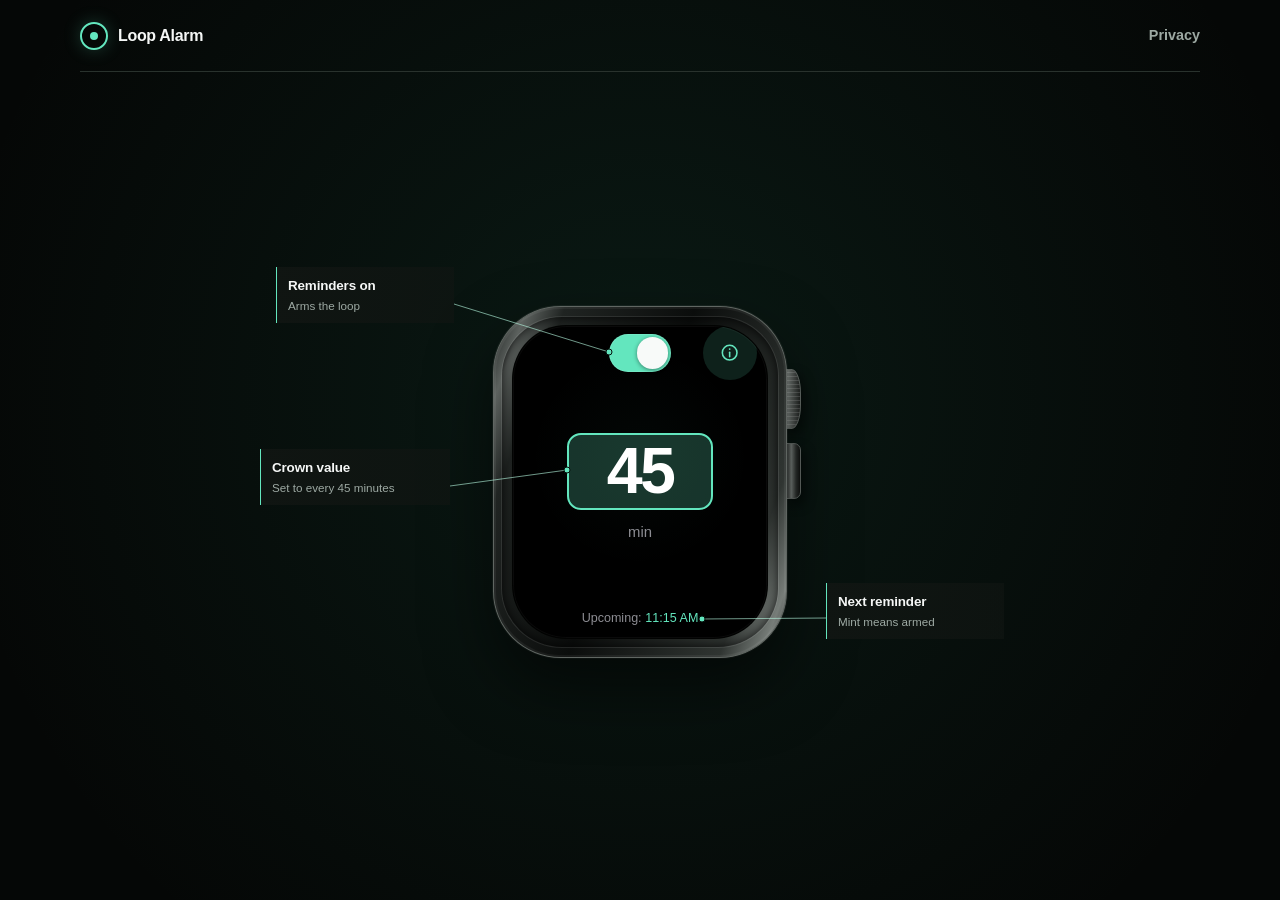
==== commit bf5398af: "Refine homepage annotations and glow" ====
--- a/index.html
+++ b/index.html
@@ -27,22 +27,18 @@
     <figure class="watch-figure" aria-describedby="watch-caption">
       <div class="watch-stage">
         <svg class="connectors connectors-wide" viewBox="0 0 760 540" aria-hidden="true" focusable="false">
-          <path d="M194 88 H270 L349 136"></path>
-          <path d="M566 88 H530 L444 136"></path>
-          <path d="M190 270 H270 L307 254"></path>
-          <path d="M566 402 H500 L442 403"></path>
+          <line x1="194" y1="88" x2="349" y2="136"></line>
+          <line x1="190" y1="270" x2="307" y2="254"></line>
+          <line x1="566" y1="402" x2="442" y2="403"></line>
           <circle cx="349" cy="136" r="3"></circle>
-          <circle cx="444" cy="136" r="3"></circle>
           <circle cx="307" cy="254" r="3"></circle>
           <circle cx="442" cy="403" r="3"></circle>
         </svg>
         <svg class="connectors connectors-compact" viewBox="0 0 360 660" aria-hidden="true" focusable="false">
-          <path d="M86 82 L138 116 L155 197"></path>
-          <path d="M274 82 L272 120 L231 197"></path>
-          <path d="M86 480 L42 455 V291 H122"></path>
-          <path d="M274 480 L318 455 V411 H248"></path>
+          <line x1="180" y1="82" x2="155" y2="197"></line>
+          <line x1="86" y1="480" x2="122" y2="291"></line>
+          <line x1="274" y1="480" x2="248" y2="411"></line>
           <circle cx="155" cy="197" r="3"></circle>
-          <circle cx="231" cy="197" r="3"></circle>
           <circle cx="122" cy="291" r="3"></circle>
           <circle cx="248" cy="411" r="3"></circle>
         </svg>
@@ -51,10 +47,6 @@
           <li class="annotation annotation-toggle">
             <strong>Reminders on</strong>
             <span>Arms the loop</span>
-          </li>
-          <li class="annotation annotation-information">
-            <strong>App information</strong>
-            <span>Opens email and website details</span>
           </li>
           <li class="annotation annotation-interval">
             <strong>Crown value</strong>
@@ -107,11 +99,5 @@
     </figure>
   </main>
 
-  <footer>
-    <p>Loop Alarm</p>
-    <nav aria-label="Footer navigation">
-      <a href="privacy/">Privacy</a>
-    </nav>
-  </footer>
 </body>
 </html>
--- a/styles.css
+++ b/styles.css
@@ -25,7 +25,7 @@
   min-height: 100vh;
   margin: 0;
   background:
-    radial-gradient(circle at 50% 44%, rgb(45 156 119 / 10%), transparent 29rem),
+    radial-gradient(circle at 50% 44%, rgb(45 156 119 / 12.5%), transparent 43.5rem),
     var(--bg);
   color: var(--text);
   font-family: -apple-system, BlinkMacSystemFont, "SF Pro Text", "Segoe UI", sans-serif;
@@ -173,7 +173,7 @@
   transition: opacity 160ms ease, visibility 160ms ease;
 }
 
-.connectors path {
+.connectors line {
   fill: none;
   stroke: rgb(179 246 221 / 62%);
   stroke-width: 1;
@@ -239,11 +239,6 @@
 .annotation-toggle {
   top: 51px;
   left: 16px;
-}
-
-.annotation-information {
-  top: 51px;
-  right: 16px;
 }
 
 .annotation-interval {
@@ -376,9 +371,10 @@
   position: absolute;
   z-index: 2;
   top: 0;
-  left: 74.63%;
+  right: 3.91%;
   display: grid;
   width: max(21.46%, 44px);
+  min-width: 44px;
   min-height: 44px;
   aspect-ratio: 1;
   place-items: center;
@@ -462,7 +458,9 @@
 .information-control[open] summary {
   top: 75%;
   left: 24%;
+  right: auto;
   width: 52%;
+  min-width: 44px;
   min-height: 44px;
   aspect-ratio: auto;
   border-radius: 999px;
@@ -715,12 +713,8 @@
 
   .annotation-toggle {
     top: 2.73%;
-    left: 2.78%;
-  }
-
-  .annotation-information {
-    top: 2.73%;
-    right: 2.78%;
+    left: 50%;
+    transform: translateX(-50%);
   }
 
   .annotation-interval,
@@ -812,7 +806,7 @@
     border: 1px solid CanvasText;
   }
 
-  .connectors path {
+  .connectors line {
     stroke: CanvasText;
   }
 }
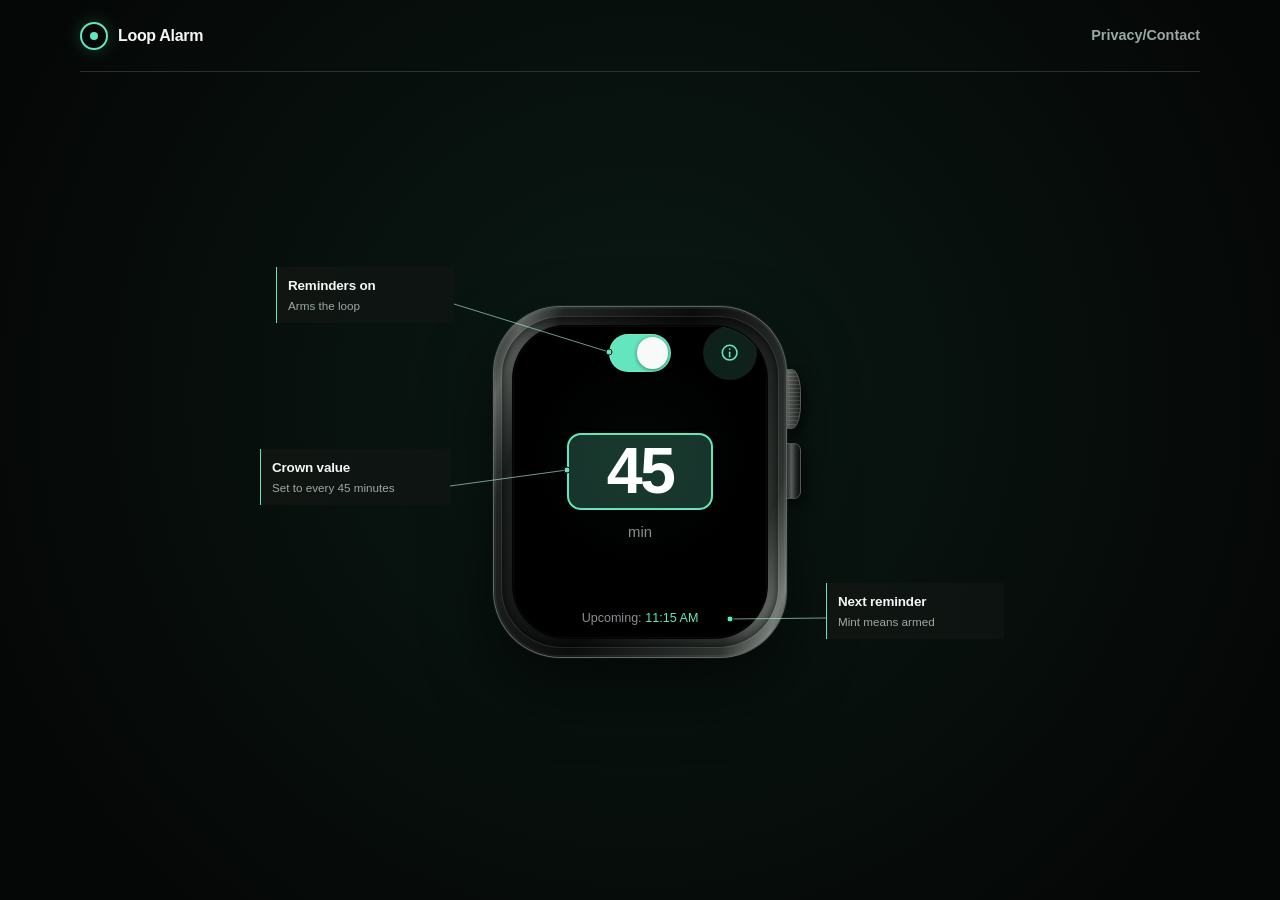
==== commit a2bf81da: "Apply homepage contact review feedback" ====
--- a/index.html
+++ b/index.html
@@ -6,6 +6,7 @@
   <meta name="description" content="See Loop Alarm set to remind every 45 minutes and view its app information screen on Apple Watch.">
   <meta name="theme-color" content="#050706">
   <title>Loop Alarm - Apple Watch reminders</title>
+  <meta http-equiv="Content-Security-Policy" content="default-src 'none'; style-src 'self'; img-src 'self'; script-src 'none'; base-uri 'none'; form-action 'none'">
   <link rel="canonical" href="https://jamesc0ry.github.io/loop-alarm-site/">
   <link rel="icon" href="favicon.svg" type="image/svg+xml">
   <link rel="stylesheet" href="styles.css">
@@ -18,7 +19,7 @@
       <span>Loop Alarm</span>
     </a>
     <nav aria-label="Primary navigation">
-      <a href="privacy/">Privacy</a>
+      <a href="privacy/#contact">Privacy/Contact</a>
     </nav>
   </header>
 
@@ -29,18 +30,18 @@
         <svg class="connectors connectors-wide" viewBox="0 0 760 540" aria-hidden="true" focusable="false">
           <line x1="194" y1="88" x2="349" y2="136"></line>
           <line x1="190" y1="270" x2="307" y2="254"></line>
-          <line x1="566" y1="402" x2="442" y2="403"></line>
+          <line x1="566" y1="402" x2="470" y2="403"></line>
           <circle cx="349" cy="136" r="3"></circle>
           <circle cx="307" cy="254" r="3"></circle>
-          <circle cx="442" cy="403" r="3"></circle>
+          <circle cx="470" cy="403" r="3"></circle>
         </svg>
         <svg class="connectors connectors-compact" viewBox="0 0 360 660" aria-hidden="true" focusable="false">
           <line x1="180" y1="82" x2="155" y2="197"></line>
           <line x1="86" y1="480" x2="122" y2="291"></line>
-          <line x1="274" y1="480" x2="248" y2="411"></line>
+          <line x1="274" y1="480" x2="270" y2="411"></line>
           <circle cx="155" cy="197" r="3"></circle>
           <circle cx="122" cy="291" r="3"></circle>
-          <circle cx="248" cy="411" r="3"></circle>
+          <circle cx="270" cy="411" r="3"></circle>
         </svg>
 
         <ol class="annotations" aria-label="Interface annotations">
--- a/styles.css
+++ b/styles.css
@@ -667,6 +667,34 @@
   text-underline-offset: 3px;
 }
 
+.contact-reveal {
+  display: inline-flex;
+  margin-inline-start: 0.3em;
+  vertical-align: middle;
+}
+
+.contact-reveal button {
+  min-height: 44px;
+  padding: 8px 13px;
+  border: 1px solid var(--mint);
+  border-radius: 999px;
+  background: rgb(99 230 190 / 10%);
+  color: var(--mint-soft);
+  font: inherit;
+  font-size: 0.94rem;
+  font-weight: 700;
+  cursor: pointer;
+}
+
+.contact-reveal button:hover {
+  background: rgb(99 230 190 / 18%);
+}
+
+.contact-reveal button:focus-visible {
+  outline: 3px solid var(--mint);
+  outline-offset: 4px;
+}
+
 @media (max-width: 959px) {
   .site-header,
   main,
@@ -806,6 +834,10 @@
     border: 1px solid CanvasText;
   }
 
+  .contact-reveal button {
+    border: 1px solid ButtonText;
+  }
+
   .connectors line {
     stroke: CanvasText;
   }
